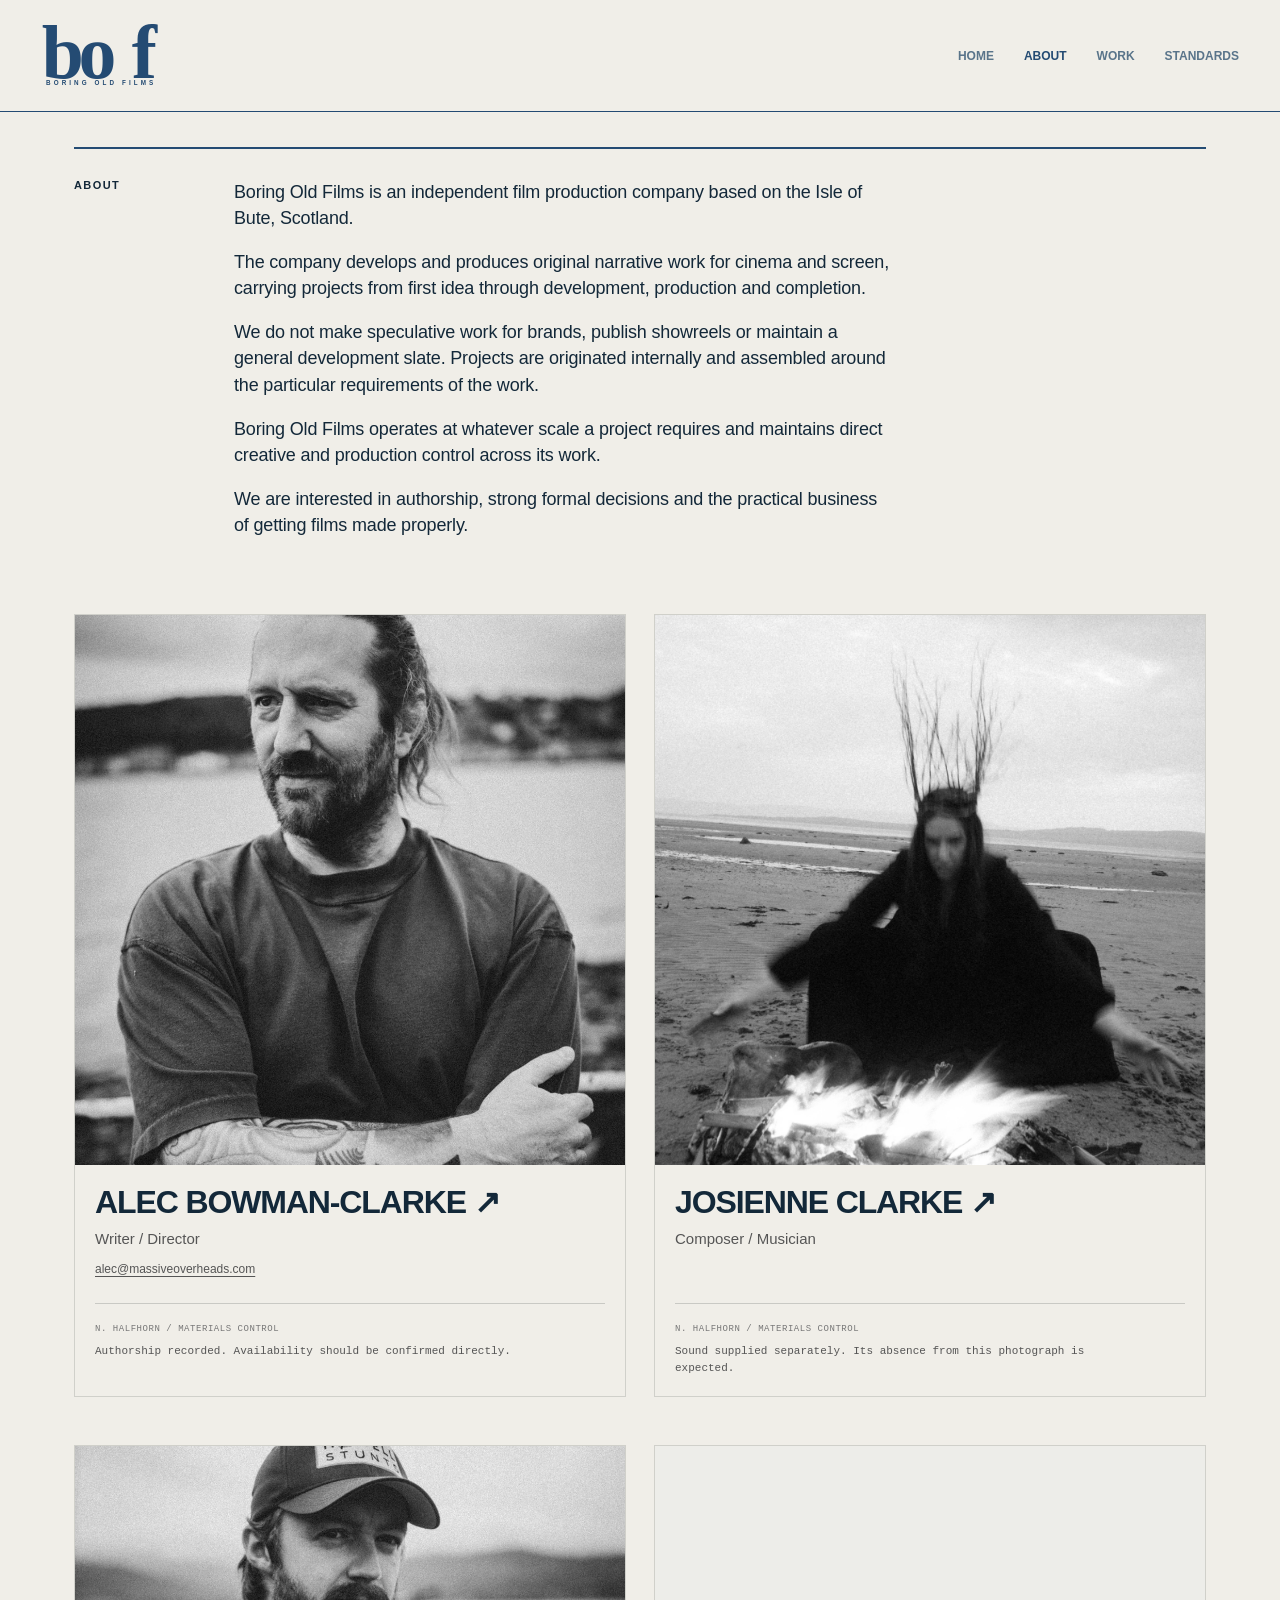
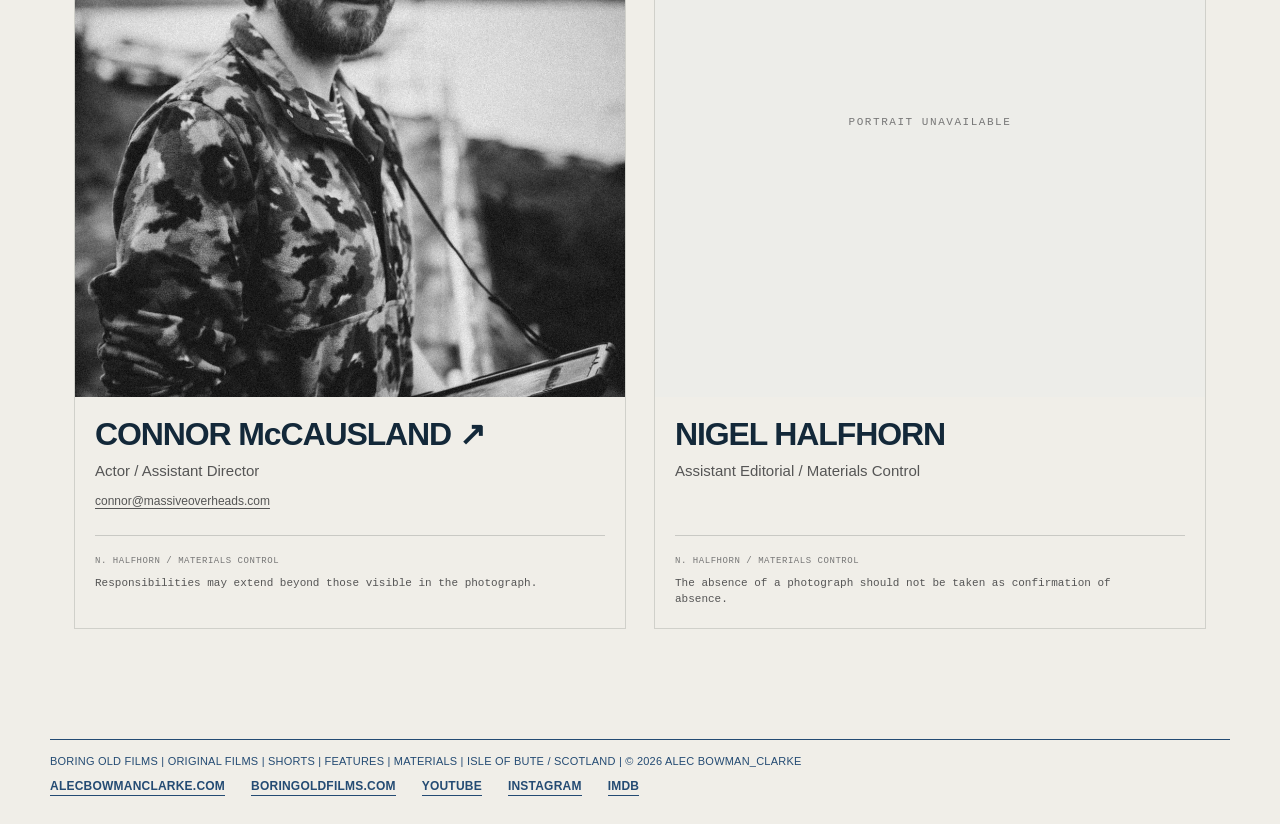
==== about.html @ d5f950df "Build Boring Old Films preview from Massive Overheads site" ====
<!doctype html><html lang="en"><head><meta name="theme-color" content="#F0EEE8"><link rel="icon" type="image/svg+xml" href="/assets/brand/BOF_CONVERGE_BLUE_LOGO_TRANS.svg"><meta charset="utf-8"><meta name="viewport" content="width=device-width,initial-scale=1"><title>About — Boring Old Films</title><meta name="description" content="About Boring Old Films and the people making the films."><link rel="stylesheet" href="/css/site.css"><link rel="stylesheet" href="/css/bof.css"><link rel="stylesheet" href="css/materials.css"><link rel="stylesheet" href="css/about-cards.css"></head><body>
<header class="site-head"><a class="brand" href="/index.html" aria-label="Boring Old Films home"><img src="/assets/brand/BOF_BLUE_LOGO_TRANS.svg" alt="boring old films" /></a><button class="menu-button" type="button" aria-expanded="false" aria-controls="site-nav">MENU</button><nav class="nav" id="site-nav"><a href="/index.html">HOME</a><a class="active" aria-current="page" href="/about.html">ABOUT</a><a href="/materials.html">WORK</a><a href="/standards.html">STANDARDS</a></nav></header>
<main class="about-mo"><section class="about-mo__intro"><div class="eyebrow">ABOUT</div><div class="about-mo__statement">
<p>Boring Old Films is an independent film production company based on the Isle of Bute, Scotland.</p>
<p>The company develops and produces original narrative work for cinema and screen, carrying projects from first idea through development, production and completion.</p>
<p>We do not make speculative work for brands, publish showreels or maintain a general development slate. Projects are originated internally and assembled around the particular requirements of the work.</p>
<p>Boring Old Films operates at whatever scale a project requires and maintains direct creative and production control across its work.</p>
<p>We are interested in authorship, strong formal decisions and the practical business of getting films made properly.</p>
</div></section><section class="people-mount-grid" aria-label="People">
<article class="people-mount mount"><div class="mount-header">BORING OLD FILMS<span>PERSONNEL / 01</span></div><a class="person-card__media" href="https://alecbowmanclarke.com" aria-label="Visit the website of Alec Bowman-Clarke"><img src="assets/images/alec-bowman-clarke-portrait-bw.jpg" alt="Portrait of Alec Bowman-Clarke"></a><div class="people-caption"><h2><a href="https://alecbowmanclarke.com">ALEC BOWMAN-CLARKE ↗</a></h2><p>Writer / Director</p><a class="mail" href="mailto:alec@boringoldfilms.com">alec@massiveoverheads.com</a></div><div class="mount-note"><span>N. HALFHORN / MATERIALS CONTROL</span><p>Authorship recorded. Availability should be confirmed directly.</p></div></article>
<article class="people-mount mount"><div class="mount-header">BORING OLD FILMS<span>PERSONNEL / 02</span></div><a class="person-card__media" href="https://josienneclarke.com" aria-label="Visit the website of Josienne Clarke"><img src="assets/images/DSC02530.jpg" alt="Portrait of Josienne Clarke"></a><div class="people-caption"><h2><a href="https://josienneclarke.com">JOSIENNE CLARKE ↗</a></h2><p>Composer / Musician</p></div><div class="mount-note"><span>N. HALFHORN / MATERIALS CONTROL</span><p>Sound supplied separately. Its absence from this photograph is expected.</p></div></article>
<article class="people-mount mount"><div class="mount-header">BORING OLD FILMS<span>PERSONNEL / 03</span></div><a class="person-card__media" href="https://linktr.ee/conmccausland" aria-label="Visit the website of Connor McCausland"><img src="assets/images/connor-mccausland-portrait-bw.jpg" alt="Portrait of Connor McCausland"></a><div class="people-caption"><h2><a href="https://linktr.ee/conmccausland">CONNOR McCAUSLAND ↗</a></h2><p>Actor / Assistant Director</p><a class="mail" href="mailto:connor@massiveoverheads.com">connor@massiveoverheads.com</a></div><div class="mount-note"><span>N. HALFHORN / MATERIALS CONTROL</span><p>Responsibilities may extend beyond those visible in the photograph.</p></div></article>
<article class="people-mount mount"><div class="mount-header">BORING OLD FILMS<span>PERSONNEL / 04</span></div><a class="person-card__media" href="nigel.html" aria-label="Read about Nigel Halfhorn"><span class="person-card__unavailable">PORTRAIT UNAVAILABLE</span></a><div class="people-caption"><h2><a href="nigel.html">NIGEL HALFHORN</a></h2><p>Assistant Editorial / Materials Control</p></div><div class="mount-note"><span>N. HALFHORN / MATERIALS CONTROL</span><p>The absence of a photograph should not be taken as confirmation of absence.</p></div></article>
</section></main>
<footer class="universal-footer"><div class="universal-footer__meta">BORING OLD FILMS | ORIGINAL FILMS | SHORTS | FEATURES | MATERIALS | ISLE OF BUTE / SCOTLAND | © 2026 ALEC BOWMAN_CLARKE</div><div class="universal-footer__links"><a href="https://alecbowmanclarke.com/">alecbowmanclarke.com</a><a href="https://boringoldfilms.com/">boringoldfilms.com</a><a href="https://www.youtube.com/@massiveoverheads">youtube</a><a href="https://www.instagram.com/mralecbowmanclarke/">instagram</a><a href="https://www.imdb.com/name/nm12285276/">IMDB</a></div></footer>
<script src="js/site.js"></script></body></html>
---- css/site.css ----
:root{--ink:#0b0b0b;--pale:#b7b7b7;--line:#ececec;--max:1500px}*{box-sizing:border-box}html{font-family:Arial,Helvetica,sans-serif;color:var(--ink);background:#fff}body{margin:0}a{color:inherit}.site-head{height:78px;display:flex;align-items:flex-start;justify-content:space-between;padding:22px 20px 0;border-top:1px solid #eee}.brand{text-decoration:none;line-height:1}.brand strong{display:block;font-size:15px;letter-spacing:.34em;white-space:nowrap}.brand span{display:block;color:#bdbdbd;font-size:13px;margin-top:3px}.nav{display:flex;gap:34px;font-weight:700;font-size:13px}.nav a{text-decoration:none;color:#aaa}.nav a.active,.nav a:hover{color:#111}.home{min-height:calc(100vh - 78px);display:grid;grid-template-columns:minmax(320px,520px) minmax(320px,520px);gap:90px;justify-content:center;align-content:center;padding:60px 40px 150px}.mo-mark{width:100%;max-width:440px;height:auto;object-fit:contain}.home-copy{padding-top:20px}.home-copy h1{font-size:27px;letter-spacing:.34em;margin:0 0 55px}.people{font-size:16px}.person{margin-bottom:25px}.person a,.emails a{text-decoration:underline}.emails{margin-top:70px;display:grid;gap:22px;font-size:16px}.materials-intro{max-width:1000px;margin:18px auto 22px;padding:0 20px;font-size:16px}.materials{padding:0 10px 70px;columns:5 230px;column-gap:8px}.tile{break-inside:avoid;margin:0 0 8px;display:block;position:relative;overflow:hidden;background:#f4f4f4}.tile img{width:100%;display:block;height:auto}.tile[href] img{transition:opacity .15s}.tile[href]:hover img{opacity:.82}.standards{max-width:1020px;margin:35px auto 120px;padding:0 22px}.standards h1{font-size:62px;line-height:.95;letter-spacing:.01em;margin:0 0 12px}.standards .lead{font-weight:700;margin:0 0 24px}.standards h2{font-size:16px;margin:30px 0 14px}.standards h3{font-size:16px;margin:20px 0 8px}.standards p{font-size:16px;line-height:1.08;max-width:980px}.universal-footer{font-size:11px;color:#d0d0d0;padding:28px 0 16px;text-align:center;line-height:1.5}.universal-footer a{text-decoration:none;color:inherit}.universal-footer a:hover{color:#888}@media(max-width:760px){.site-head{height:auto;padding:18px 15px 12px;gap:18px}.brand strong{font-size:12px}.brand span{font-size:11px}.nav{gap:14px;font-size:11px;flex-wrap:wrap;justify-content:flex-end}.home{grid-template-columns:1fr;gap:30px;padding:55px 25px 100px}.home-copy h1{font-size:21px;margin-bottom:35px}.emails{margin-top:40px}.materials{columns:2 150px}.materials-intro{margin-top:30px}.standards{margin-top:45px}.standards h1{font-size:42px}}


/* V0.4 — shared outer identity geometry */
.site-head{height:118px;padding:30px clamp(20px,3.2vw,56px) 22px;align-items:flex-start}
.brand{line-height:1;text-decoration:none}
.brand strong{font-size:20px;letter-spacing:.22em;font-weight:800}
.brand span{font-size:12px;color:#555;margin-top:5px}
.nav{gap:30px;padding-top:3px;font-size:12px}

/* Universal footer follows the ABC reference treatment. */
.universal-footer{box-sizing:border-box;width:min(1180px,calc(100% - 48px));margin:64px auto 28px;padding:14px 0 0;border-top:1px solid currentColor;text-align:left;color:#777;font-size:11px;line-height:1.45;text-transform:uppercase;letter-spacing:.02em}
.universal-footer a{color:inherit;text-decoration:none;border-bottom:1px solid currentColor}
.universal-footer a:hover{opacity:.62;color:inherit}
@media(max-width:760px){
  .site-head{height:auto;padding:22px 20px 16px}
  .brand strong{font-size:14px;letter-spacing:.16em}
  .brand span{font-size:11px;color:#555}
  .nav{gap:14px;padding-top:0;font-size:11px}
  .universal-footer{width:calc(100% - 28px);margin-top:42px;font-size:10px}
}

/* V0.5 — locked paired-letter wordmark grammar: IV / EA */
.brand .wordmark-fixed{letter-spacing:0;font-size:18px;font-weight:800;white-space:nowrap}
@media(max-width:760px){.brand .wordmark-fixed{font-size:14px;letter-spacing:0}}

/* WEB DAY V0.6 — footer + resource grid */
.outside-resources{margin-top:54px;padding-top:28px;border-top:2px solid #111}.outside-resources>p{max-width:980px;line-height:1.25}.resource-grid{display:grid;grid-template-columns:repeat(3,1fr);border:1px solid #111;margin-top:24px}.resource-grid a{min-height:150px;padding:24px;text-decoration:none;border-right:1px solid #111;border-bottom:1px solid #111;display:flex;flex-direction:column;gap:14px}.resource-grid a:nth-child(3n){border-right:0}.resource-grid a:nth-last-child(-n+3){border-bottom:0}.resource-grid a:hover{background:#f3f3f3}.resource-grid b{font-size:17px;letter-spacing:.08em}.resource-grid span{font-size:16px;line-height:1.25}.universal-footer__meta{max-width:100%}.universal-footer__links{display:flex;gap:24px;flex-wrap:wrap;margin-top:8px;font-size:12px;font-weight:800}.universal-footer__links a{margin:0}
@media(max-width:760px){.resource-grid{grid-template-columns:1fr}.resource-grid a,.resource-grid a:nth-child(3n),.resource-grid a:nth-last-child(-n+3){border-right:0;border-bottom:1px solid #111;min-height:0}.resource-grid a:last-child{border-bottom:0}.universal-footer__links{gap:18px}}

/* WEB DAY V0.7 — full footer labels */
.universal-footer__links{display:flex!important;column-gap:28px!important;row-gap:8px!important;flex-wrap:wrap!important;margin-top:8px!important;font-size:12px!important;font-weight:800!important}.universal-footer__links a{margin:0!important}
@media(max-width:760px){.universal-footer__links{column-gap:18px!important;row-gap:7px!important;font-size:11px!important}}

/* WEB DAY V0.8 — full social footer */
.universal-footer__links{font-size:12px!important;column-gap:26px!important;row-gap:8px!important}.universal-footer__links a{white-space:nowrap}
@media(max-width:800px){.universal-footer__links{font-size:10px!important;column-gap:15px!important;row-gap:6px!important}}


/* WEB DAY V0.9 — stripped home, ABOUT, mobile MENU */
.menu-button{display:none;background:none;border:1px solid #111;padding:9px 12px;font-weight:800;font-size:11px;letter-spacing:.04em}
.home--manifesto{min-height:calc(100vh - 118px);display:flex;align-items:center;justify-content:center;padding:80px 28px 150px}
.home-mark-wrap{width:min(720px,76vw);text-align:center}.mo-mark--large{width:min(620px,100%);margin:0 auto;display:block}
.home-line{margin:42px auto 0;font-size:clamp(18px,2.2vw,31px);line-height:1.02;font-weight:800;letter-spacing:-.025em}
.about-mo{max-width:1180px;margin:35px auto 110px;padding:0 24px}.about-mo__intro{border-top:2px solid #111;padding:30px 0 60px;display:grid;grid-template-columns:180px minmax(280px,.7fr) minmax(320px,1fr);gap:34px;align-items:start}
.eyebrow{font-size:11px;font-weight:800;letter-spacing:.13em}.about-mo__intro h1{font-size:clamp(52px,7vw,104px);line-height:.82;letter-spacing:-.065em;margin:0}.about-mo__intro>p{font-size:clamp(20px,2.2vw,31px);line-height:1.08;letter-spacing:-.025em;margin:0;max-width:650px}
.about-mo__people{border-top:1px solid #111;display:grid;grid-template-columns:1fr 1fr}.about-mo__people article{padding:28px 28px 40px 0}.about-mo__people article+article{border-left:1px solid #111;padding-left:28px}.about-mo__people h2{font-size:clamp(24px,3vw,40px);line-height:.95;margin:0 0 12px}.about-mo__people h2 a{text-decoration:none}.about-mo__people h2 a:hover{text-decoration:underline}.about-mo__people p{margin:0 0 38px;font-size:16px}.about-mo__people .mail{font-size:14px;font-weight:800}
@media(max-width:860px){.site-head{display:grid;grid-template-columns:minmax(0,1fr) auto;height:auto;padding:22px 20px 16px;gap:16px}.brand{min-width:0}.brand .wordmark-fixed{font-size:13px;white-space:normal;line-height:1.25}.menu-button{display:block;align-self:start}.nav{display:none;grid-column:1/-1;width:100%;padding:8px 0 0;flex-direction:column;gap:0;border-top:1px solid #111}.nav.open{display:flex}.nav a{padding:12px 0;border-bottom:1px solid #ccc;font-size:11px}.home--manifesto{min-height:calc(100vh - 92px);padding:65px 22px 110px}.home-mark-wrap{width:min(84vw,580px)}.home-line{margin-top:32px;font-size:clamp(18px,6vw,28px)}.about-mo{margin-top:24px;padding:0 18px}.about-mo__intro{grid-template-columns:1fr;gap:20px;padding-bottom:45px}.about-mo__people{grid-template-columns:1fr}.about-mo__people article{padding:24px 0 32px}.about-mo__people article+article{border-left:0;border-top:1px solid #111;padding-left:0}.materials-intro{margin-top:22px}}
.mo-mark--large{max-width:none}


/* WEB DAY V1.0 — ABOUT page rebuilt with portraits */
.about-mo{max-width:1180px;margin:35px auto 110px;padding:0 24px}
.about-mo__intro{border-top:2px solid #111;padding:30px 0 52px;display:grid;grid-template-columns:130px minmax(0,1.2fr) minmax(260px,.75fr);gap:30px;align-items:start}
.about-mo__statement h1{font-size:clamp(40px,5.2vw,78px);line-height:.88;letter-spacing:-.05em;margin:0 0 16px}
.about-mo__statement p{font-size:clamp(19px,1.9vw,28px);line-height:1.08;letter-spacing:-.02em;margin:0;max-width:640px}
.about-mo__mark{display:flex;justify-content:flex-end;align-items:flex-start}
.about-mo__mark img{width:min(320px,100%);height:auto;display:block}
.about-mo__people--portraits{border-top:1px solid #111;display:grid;grid-template-columns:1fr 1fr;gap:18px;padding-top:18px}
.about-mo__people--portraits article,.about-mo__people--portraits article+article{border:0;padding:0}
.person-card{position:relative;min-height:620px;background:#111;overflow:hidden}
.person-card__media,.person-card__media img{width:100%;height:100%}
.person-card__media img{display:block;object-fit:cover;object-position:center 18%}
.person-card__overlay{position:absolute;inset:auto 0 0 0;padding:26px 24px 24px;color:#fff;background:linear-gradient(to top,rgba(0,0,0,.78),rgba(0,0,0,.36) 44%,rgba(0,0,0,0) 78%)}
.person-card__overlay h2{font-size:clamp(28px,2.8vw,42px);line-height:.94;margin:0 0 10px;letter-spacing:-.02em}
.person-card__overlay h2 a{color:inherit;text-decoration:none}
.person-card__overlay h2 a:hover{text-decoration:underline}
.person-card__overlay p{margin:0 0 20px;font-size:16px}
.person-card__overlay .mail{color:#fff;font-size:14px;font-weight:800;text-decoration:underline}
@media(max-width:980px){
  .about-mo__intro{grid-template-columns:1fr;gap:18px;padding-bottom:42px}
  .about-mo__mark{justify-content:flex-start}
  .about-mo__people--portraits{grid-template-columns:1fr}
  .person-card{min-height:520px}
}
@media(max-width:860px){
  .about-mo{margin-top:24px;padding:0 18px}
  .about-mo__statement h1{font-size:clamp(36px,11vw,58px)}
  .about-mo__statement p{font-size:clamp(18px,5.4vw,24px)}
  .person-card{min-height:460px}
  .person-card__overlay{padding:22px 18px 20px}
}

/* WEB DAY V1.2 — Nigel Halfhorn */
.nigel{max-width:1180px;margin:35px auto 110px;padding:0 24px}.nigel__heading{border-top:2px solid #111;padding:30px 0 70px;display:grid;grid-template-columns:130px minmax(300px,1.2fr) minmax(280px,.8fr);gap:30px;align-items:start}.nigel__heading h1{font-size:clamp(58px,8vw,116px);line-height:.78;letter-spacing:-.07em;margin:0}.nigel__role{font-size:16px;font-weight:800;margin:26px 0 0}.nigel__intro{font-size:clamp(20px,2vw,29px);line-height:1.08;letter-spacing:-.025em;margin:0;max-width:520px}.nigel__record{border-top:1px solid #111}.nigel__record article{display:grid;grid-template-columns:130px 1fr;gap:30px;padding:25px 0 38px;border-bottom:1px solid #111}.nigel__record article>div:last-child{display:grid;grid-template-columns:minmax(180px,.55fr) minmax(280px,1fr);column-gap:44px}.nigel__number{font-size:11px;font-weight:800;letter-spacing:.13em}.nigel__record h2{font-size:16px;margin:0;letter-spacing:.02em}.nigel__record p{font-size:16px;line-height:1.2;margin:0 0 12px;max-width:620px;grid-column:2}.nigel__record h2+ p{grid-row:1}.nigel__history,.nigel__contact{display:grid;grid-template-columns:130px 1fr;gap:30px;padding:30px 0 42px;border-bottom:1px solid #111}.nigel__history p{font-size:clamp(20px,2.1vw,30px);line-height:1.08;letter-spacing:-.025em;margin:0;max-width:850px}.nigel__contact a{display:inline-block;font-size:clamp(22px,3vw,42px);font-weight:800;letter-spacing:-.035em}.nigel__contact p{font-size:14px;font-weight:800;margin:14px 0 0;max-width:560px;line-height:1.25}
@media(max-width:980px){.nigel__heading{grid-template-columns:110px 1fr}.nigel__intro{grid-column:2;margin-top:15px}.nigel__record article,.nigel__history,.nigel__contact{grid-template-columns:110px 1fr}.nigel__record article>div:last-child{grid-template-columns:1fr}.nigel__record p,.nigel__record h2+ p{grid-column:1;grid-row:auto}.nigel__record h2{margin-bottom:18px}}
@media(max-width:860px){.nigel{margin-top:24px;padding:0 18px}.nigel__heading{grid-template-columns:1fr;gap:20px;padding-bottom:48px}.nigel__heading h1{font-size:clamp(58px,19vw,92px)}.nigel__intro{grid-column:1;margin-top:8px}.nigel__record article,.nigel__history,.nigel__contact{grid-template-columns:50px 1fr;gap:14px}.nigel__record article{padding:22px 0 30px}.nigel__history p{font-size:20px}.nigel__contact a{font-size:clamp(20px,6.5vw,30px);overflow-wrap:anywhere}}

/* Keep long administrative labels clear of their copy. */
.nigel__history,.nigel__contact{grid-template-columns:170px 1fr;gap:44px}
@media(max-width:980px){.nigel__history,.nigel__contact{grid-template-columns:150px 1fr;gap:28px}}
@media(max-width:860px){.nigel__history,.nigel__contact{grid-template-columns:1fr;gap:16px}}
.nigel__email{font-size:inherit;font-weight:800;letter-spacing:0}

/* WEB DAY V1.3 — compact people index, within the existing ABOUT layout. */
.about-mo__people--portraits{grid-template-columns:repeat(2,minmax(0,1fr));max-width:840px;margin:0 auto;gap:22px;padding-top:22px}
.person-card{min-height:0;aspect-ratio:410 / 460}
.person-card__media{position:absolute;inset:0;display:block;text-decoration:none}
.person-card__overlay{padding:24px 20px 22px;pointer-events:none}
.person-card__overlay a{pointer-events:auto}
.person-card__overlay h2{font-size:clamp(24px,2.3vw,32px);line-height:1;max-width:360px}
.person-card__overlay p{font-size:15px;line-height:1.25;margin:0 0 16px;max-width:300px}
.person-card__overlay p:last-child{margin-bottom:0}
.person-card__overlay .mail{font-size:12px;overflow-wrap:anywhere}
.person-card--unavailable{background:#efefec}
.person-card__unavailable{position:absolute;top:20px;left:20px;color:#666;font-size:10px;letter-spacing:.1em}
.person-card--unavailable .person-card__overlay{color:var(--ink);background:none}
.person-card__media:focus-visible{outline:3px solid #777;outline-offset:-5px}
.person-card__overlay a:focus-visible{outline:2px solid currentColor;outline-offset:4px}
@media(max-width:600px){
  .about-mo__people--portraits{grid-template-columns:minmax(0,1fr);max-width:410px;gap:20px}
  .person-card__overlay h2{font-size:28px}
}

/* V1.4 — detailed editorial records on narrow screens. */
.nigel__record article>div:last-child{min-width:0}
.nigel__record h2{overflow-wrap:anywhere;line-height:1.2}
.nigel__record p{line-height:1.35}

/* About introduction: company statement followed directly by People. */
.about-mo__intro{grid-template-columns:130px minmax(0,1fr)}
.about-mo__statement p+p{margin-top:1em}
@media(max-width:860px){.about-mo__intro{grid-template-columns:1fr}}


/* V1.5 — challenging subject matter / support resources */
.subject-support h3{font-size:12px;letter-spacing:.1em;margin:34px 0 14px}
.support-urgent{border-left:4px solid #111;padding:10px 0 10px 14px;margin:22px 0 0;font-weight:700}
.support-grid{display:grid;grid-template-columns:repeat(2,minmax(0,1fr));border:1px solid #111;margin-top:24px}
.support-card{min-height:190px;padding:24px;border-right:1px solid #111;border-bottom:1px solid #111;display:flex;flex-direction:column;gap:12px}
.support-card:nth-child(2n){border-right:0}
.support-card:nth-last-child(-n+2){border-bottom:0}
.support-card b{font-size:17px;letter-spacing:.08em;line-height:1.1}
.support-card span{font-size:16px;line-height:1.25}
.support-card a{font-weight:800;text-decoration:underline}
.support-card__site{margin-top:auto}
@media(max-width:760px){
  .support-grid{grid-template-columns:1fr}
  .support-card,.support-card:nth-child(2n),.support-card:nth-last-child(-n+2){border-right:0;border-bottom:1px solid #111;min-height:0}
  .support-card:last-child{border-bottom:0}
}
---- css/bof.css ----
/* BORING OLD FILMS / Identity layer. Original MO layouts retained below. */
:root{--bof-blue:#244B73;--bof-bone:#F0EEE8;--ink:#132839;--line:#c8d0d4}
html,body{background:var(--bof-bone);color:var(--ink);font-family:Arial,Helvetica,sans-serif}
.site-head{border-top:0;border-bottom:1px solid var(--bof-blue);height:112px;align-items:center;padding:16px clamp(20px,3.2vw,56px)}
.brand{display:block;line-height:0;flex:0 0 auto}
.brand img{display:block;width:125px;height:88px;object-fit:contain;object-position:left center}
.nav{align-self:center;padding:0}
.nav a{color:#59748a}.nav a:hover,.nav a.active{color:var(--bof-blue)}
.menu-button{color:var(--bof-blue);border-color:var(--bof-blue);cursor:pointer}
.universal-footer{color:var(--bof-blue);border-color:var(--bof-blue);margin-top:50px}
.universal-footer a{color:var(--bof-blue)}
a:focus-visible,button:focus-visible{outline:2px solid var(--bof-blue);outline-offset:4px}
.bof-home{min-height:calc(100svh - 230px);position:relative;display:flex;align-items:center;justify-content:center;padding:86px 28px 68px}
.bof-home__identity{max-width:1040px;width:100%;text-align:center}
.bof-home__primary{display:grid;grid-template-columns: minmax(0,1.5fr) minmax(0,.85fr);align-items:center;gap:0;max-width:900px;margin:auto}
.bof-home__convergence{display:block;width:100%;max-height:490px}
.bof-home__wordmark{display:block;width:100%;max-width:350px;justify-self:start}
.bof-home h1{font-family:Arial,Helvetica,sans-serif;font-size:clamp(21px,3.5vw,46px);font-weight:900;letter-spacing:-.035em;color:var(--bof-blue);margin:-12px 0 23px}
.bof-home p{color:var(--bof-blue);font-size:12px;font-weight:800;letter-spacing:.18em;line-height:1.8;margin:0}
.bof-home__reference{position:absolute;bottom:15px;right:clamp(20px,3.2vw,56px);font-size:10px;letter-spacing:.1em;color:#6b8599}
.about-mo__intro,.nigel__heading{border-color:var(--bof-blue)}
.about-mo__statement p{color:var(--ink)}
.mount,.sample.mount,.people-mount.mount{background:var(--bof-bone)}
.mount-header,.mount-note{color:var(--bof-blue)}
.standards h1,.nigel h1{color:var(--bof-blue)}
.resource-grid,.resource-grid a,.support-grid,.support-card{border-color:var(--bof-blue)}
.resource-grid a:hover{background:#e3e7e7}
@media(max-width:860px){.site-head{height:auto;display:grid;grid-template-columns:minmax(0,1fr) auto;align-items:start;gap:12px;padding:14px 20px}.brand img{width:101px;height:68px}.menu-button{display:block;margin-top:10px}.nav{display:none;grid-column:1/-1;width:100%;padding-top:7px;border-top:1px solid var(--bof-blue)}.nav.open{display:flex}.nav a{border-bottom:1px solid #aebbc5}.bof-home{min-height:calc(100svh - 190px);padding:50px 18px 65px}.bof-home__primary{grid-template-columns:1fr;gap:0;max-width:510px}.bof-home__convergence{max-height:320px}.bof-home__wordmark{max-width:180px;justify-self:center;margin-top:-52px}.bof-home h1{margin:18px 0 13px;font-size:clamp(24px,7vw,36px)}.bof-home p{font-size:10px;letter-spacing:.12em}.bof-home__reference{right:20px}}
@media(max-width:500px){.bof-home__convergence{max-height:230px}.bof-home__wordmark{max-width:146px;margin-top:-34px}.bof-home{padding-top:40px}.universal-footer{margin-bottom:14px}}
---- css/materials.css ----
.materials-sample{--gap:clamp(22px,4vw,64px);width:min(1400px,calc(100% - 80px));margin:26px auto 100px}.sample-intro{display:flex;justify-content:space-between;align-items:end;gap:24px;margin:0 0 45px}.sample-intro h1{font-size:clamp(18px,2vw,26px);font-weight:400;line-height:1.35;margin:0;letter-spacing:-.025em}.sample-intro p{font-size:12px;color:#666;margin:0 0 3px}.spread{display:grid;gap:var(--gap);margin:0 0 clamp(70px,9vw,140px);align-items:start}.sample{margin:0;min-width:0}.sample-open{display:block;position:relative;text-decoration:none;background:#f6f6f4;cursor:zoom-in}.sample img{display:block;width:100%;height:auto}.sample figcaption{display:flex;justify-content:space-between;gap:18px;padding-top:12px;font-size:11px;line-height:1.4}.sample figcaption>span:first-child{font-weight:700;letter-spacing:.025em}.sample figcaption>span:last-child{color:#6b6b6b;white-space:nowrap}.enlarge{position:absolute;right:10px;bottom:10px;background:#fff;color:#111;display:grid;place-items:center;width:30px;height:30px;border-radius:50%;font-size:18px;opacity:0;transition:opacity .15s}.sample-open:hover .enlarge,.sample-open:focus-visible .enlarge{opacity:1}.sample-open:focus-visible{outline:2px solid #111;outline-offset:6px}.paper .sample-open{padding:clamp(12px,2vw,28px);background:#f3f3f0}.paper img{box-shadow:0 2px 9px #0001}.spread--opening{grid-template-columns:2.3fr 1fr;align-items:center}.spread--light{grid-template-columns:1fr 1.55fr;width:80%;margin-left:9%;align-items:center}.spread--light .portrait{max-width:360px}.spread--evidence{grid-template-columns:1fr 1.3fr;align-items:center}.spread--evidence .paper{grid-row:1/3}.spread--evidence{row-gap:44px}.spread--interlude{display:block;width:92%}.spread--paperwork{grid-template-columns:1fr 1.35fr 1fr;align-items:center}.spread--paperwork .sample:nth-child(2){margin-top:120px}.spread--closing{grid-template-columns:1fr 1.7fr;align-items:center}.spread--afterword{grid-template-columns:1.4fr 1fr;width:76%;margin-left:auto;align-items:center}.spread--afterword .portrait{max-width:350px}.viewer{border:0;background:#111;color:#fff;padding:0;width:100vw;height:100dvh;max-width:none;max-height:none;margin:0;overflow:hidden}.viewer[open]{display:grid;grid-template-rows:auto minmax(0,1fr) auto}.viewer::backdrop{background:#111}.viewer-bar{display:flex;align-items:center;justify-content:space-between;gap:25px;padding:20px 28px;border-bottom:1px solid #ffffff30}.viewer h2{font-size:15px;line-height:1.3;margin:0;max-width:550px}.viewer p{font-size:12px;color:#aaa;margin:5px 0 0}.viewer-actions{display:flex;align-items:center;gap:22px;flex-shrink:0}.viewer button,.viewer a{font:inherit;font-size:13px;color:inherit;background:none;border:0;cursor:pointer;padding:10px 0;text-underline-offset:4px}.viewer button:hover,.viewer a:hover{text-decoration:underline}.viewer :focus-visible{outline:2px solid white;outline-offset:5px}.viewer-stage{overflow:auto;padding:24px;display:flex;align-items:center;justify-content:center}.viewer-stage img{display:block;max-width:100%;max-height:100%;object-fit:contain;width:auto;height:auto}.viewer-stage.zoomed{display:block}.viewer-stage.zoomed img{max-width:none;max-height:none;width:var(--zoom-width);height:auto;margin:auto}.viewer-bottom{display:flex;justify-content:space-between;align-items:center;padding:10px 28px;border-top:1px solid #ffffff30}.viewer-bottom span{font-size:12px;color:#aaa}.viewer [hidden]{display:none!important}body.viewer-open{overflow:hidden}@media(hover:none){.enlarge{opacity:1}}@media(max-width:860px){.materials-sample{width:calc(100% - 40px);margin-top:30px}.sample-intro{display:block}.sample-intro p{margin-top:16px}.spread{gap:24px;margin-bottom:70px}.spread--opening{grid-template-columns:1.8fr 1fr}.spread--paperwork{grid-template-columns:1fr 1fr}.spread--paperwork .sample:nth-child(2){margin-top:0}.spread--paperwork .sample:last-child{width:75%;grid-column:2}.sample figcaption{display:block;font-size:10px}.sample figcaption>span{display:block}.sample figcaption>span:last-child{margin-top:3px}.viewer-bar{padding:16px;align-items:start}.viewer-actions{gap:15px;flex-wrap:wrap;justify-content:end}.viewer h2{font-size:13px}.viewer-stage{padding:16px}}@media(max-width:560px){.sample-intro h1{font-size:20px}.sample-intro br{display:none}.spread--opening,.spread--light,.spread--evidence,.spread--paperwork,.spread--closing,.spread--afterword{grid-template-columns:1fr;width:100%;margin-left:0;gap:38px}.spread--opening .paper{width:75%;margin-left:auto}.spread--light .portrait{width:72%}.spread--evidence .paper{grid-row:auto;width:80%}.spread--interlude{width:100%}.spread--paperwork .paper{width:78%}.spread--paperwork .sample:last-child{grid-column:auto;width:82%;margin-left:auto}.spread--closing .sample:first-child{width:85%}.spread--afterword .portrait{width:75%;margin-left:auto}.sample figcaption{display:flex;font-size:11px}.sample figcaption>span:last-child{margin:0}.viewer-bar{display:block}.viewer-actions{justify-content:space-between;margin-top:12px;gap:12px}.viewer-bottom{padding:8px 16px}.viewer-stage.zoomed img{margin:0}}@media(prefers-reduced-motion:reduce){.enlarge{transition:none}}
/* Equal square mounts: source proportions remain intact. */
.materials-sample{width:min(1440px,calc(100% - 80px))}.mount-grid{display:grid;grid-template-columns:repeat(3,minmax(0,1fr));gap:28px}.mount{aspect-ratio:1;min-width:0;border:1px solid #c9c9c4;background:#fafaf8;padding:18px;display:grid;grid-template-rows:20px minmax(0,1fr) 74px 62px;gap:10px}.mount-header{display:flex;justify-content:space-between;align-items:start;font-size:9px;font-weight:700;letter-spacing:.07em;border-bottom:1px solid #d7d7d0;padding-bottom:8px}.mount-header span{font-weight:400;font-family:monospace}.mount .sample-open{min-height:0;display:flex;align-items:center;justify-content:center;background:transparent;overflow:hidden;padding:0}.mount .sample-open img{width:100%;height:100%;object-fit:contain;box-shadow:none}.mount figcaption{display:block;padding:10px 0 0;border-top:1px solid #d7d7d0;min-width:0}.mount h2{font-size:12px;line-height:1.2;letter-spacing:.015em;margin:0 0 7px;font-weight:700}.mount-meta{display:flex;justify-content:space-between;gap:8px;font-size:10px;line-height:1.3;color:#666}.mount-note{border-top:1px solid #d7d7d0;padding-top:9px;font-family:'Courier New',monospace}.mount-note>span{font-size:8px;letter-spacing:.06em;color:#777}.mount-note p{font-size:10px;line-height:1.3;margin:5px 0 0;color:#555}.mount .enlarge{width:25px;height:25px;right:3px;bottom:3px;font-size:16px}.sample-intro{margin-bottom:35px}@media(min-width:1500px){.mount{grid-template-rows:22px minmax(0,1fr) 74px 62px}.mount h2{font-size:14px}.mount-meta{font-size:11px}.mount-note p{font-size:11px}}@media(max-width:1150px){.mount-grid{grid-template-columns:repeat(2,minmax(0,1fr));gap:24px}}@media(max-width:860px){.materials-sample{width:calc(100% - 40px)}.mount{padding:14px;gap:8px;grid-template-rows:20px minmax(0,1fr) 70px 63px}.mount-header{font-size:8px}.mount h2{font-size:11px}.mount-meta{font-size:9px}.mount-note p{font-size:9px}.mount-note>span{font-size:8px}}@media(max-width:650px){.mount-grid{grid-template-columns:1fr;gap:24px}.mount{padding:18px;grid-template-rows:20px minmax(0,1fr) 70px 63px}.mount h2{font-size:12px}.mount-meta{font-size:10px}.mount-note p{font-size:10px}.mount-header{font-size:9px}}@media(max-width:360px){.materials-sample{width:calc(100% - 24px)}.mount{padding:12px;gap:6px;grid-template-rows:18px minmax(0,1fr) 68px 59px}.mount h2{font-size:11px}.mount-note p{font-size:9px}.mount-header{font-size:8px}.mount-meta{font-size:9px}}
/* A quieter editorial title within the unchanged index-card frame. */
.mount h2{font-family:Arial,Helvetica,sans-serif;font-size:clamp(15px,1.25vw,19px);font-weight:500;line-height:1.12;letter-spacing:-.025em;margin:0 0 9px;text-wrap:balance}.mount figcaption{padding-top:11px}.mount-meta{font-size:10px;letter-spacing:.01em}.mount{grid-template-rows:20px minmax(0,1fr) 84px 62px}
@media(max-width:860px){.mount{grid-template-rows:20px minmax(0,1fr) 82px 63px}.mount h2{font-size:15px}.mount-meta{font-size:9px}}
@media(max-width:650px){.mount h2{font-size:17px}.mount-meta{font-size:10px}}
@media(max-width:360px){.mount{grid-template-rows:18px minmax(0,1fr) 80px 59px}.mount h2{font-size:15px}.mount-meta{font-size:9px}}
.mount h2{font-weight:700}
.sample-intro{display:grid;grid-template-columns:1fr auto;gap:8px 24px;align-items:end}.sample-intro h1{grid-column:1;font-weight:700}.sample-intro .sample-description{grid-column:1;font-size:14px;line-height:1.4;margin:0;color:#555}.sample-intro>p:last-child{grid-column:2;grid-row:1/3}.mount-meta{display:block}.mount-meta>span{display:block}.mount-meta>span+span{margin-top:4px}.mount h2{font-size:clamp(15px,1.25vw,19px)}@media(max-width:650px){.sample-intro{display:block}.sample-intro .sample-description{margin-top:10px}.sample-intro>p:last-child{margin-top:14px}.mount h2{font-size:17px}}@media(max-width:360px){.mount h2{font-size:15px}}
---- css/about-cards.css ----
.people-mount-grid{display:grid;grid-template-columns:repeat(2,minmax(0,1fr));gap:28px;margin-top:24px}.people-mount{padding:24px;grid-template-rows:22px minmax(0,1fr) 100px 66px;gap:14px}.people-mount .person-card__media{display:flex;min-height:0;align-items:center;justify-content:center;width:100%;height:100%;text-decoration:none;background:#f0f0ec;overflow:hidden}.people-mount .person-card__media img{display:block;max-width:100%;max-height:100%;height:100%;width:auto;object-fit:contain}.people-mount .person-card__unavailable{position:static;display:block;padding:30px;text-align:center;background:none;color:#777;font:11px 'Courier New',monospace;letter-spacing:.14em}.people-caption{border-top:1px solid #d7d7d0;padding-top:14px}.people-caption h2{font-size:clamp(18px,2vw,26px);font-weight:700;line-height:1.12;letter-spacing:-.025em;margin:0 0 8px}.people-caption h2 a{text-decoration:none}.people-caption h2 a:hover{text-decoration:underline;text-underline-offset:4px}.people-caption p{font-size:13px;color:#555;margin:0 0 9px}.people-caption .mail{font-size:11px;color:#555;text-underline-offset:3px}.people-mount .mount-note p{font-size:11px;line-height:1.35}.people-mount .mount-header{font-size:10px}.people-mount .mount-note>span{font-size:9px}.people-mount a:focus-visible{outline:2px solid #111;outline-offset:3px}@media(max-width:1000px){.people-mount{padding:18px;gap:10px;grid-template-rows:20px minmax(0,1fr) 92px 62px}.people-caption h2{font-size:19px}.people-mount .mount-header{font-size:8px}.people-mount .mount-note p{font-size:10px}.people-caption p{font-size:12px}}@media(max-width:700px){.people-mount-grid{grid-template-columns:1fr;gap:24px}.people-mount{grid-template-rows:20px minmax(0,1fr) 92px 62px}.people-caption h2{font-size:21px}}@media(max-width:380px){.people-mount{padding:14px;gap:8px;grid-template-rows:18px minmax(0,1fr) 86px 58px}.people-caption h2{font-size:18px}.people-caption{padding-top:10px}.people-mount .mount-note p{font-size:9px}.people-caption .mail{font-size:10px}}
.people-mount .person-card__media{position:relative;inset:auto}.people-mount .person-card__unavailable{inset:auto}
/* About is led by people, with editorial notes beneath the portraits. */
.people-mount-grid{gap:48px 28px}.people-mount{aspect-ratio:auto;border:0;background:transparent;padding:0;display:block}.people-mount .mount-header{display:none}.people-mount .person-card__media{height:clamp(380px,43vw,610px);background:#edede9;display:block}.people-mount .person-card__media img{width:100%;height:100%;max-width:none;max-height:none;object-fit:cover;object-position:center 24%}.people-mount:nth-child(2) .person-card__media img{object-position:50% 45%}.people-mount .person-card__unavailable{height:100%;display:grid;place-items:center;font-size:11px;letter-spacing:.14em}.people-caption{border:0;padding:21px 0 0;min-height:118px}.people-caption h2{font-size:clamp(24px,2.5vw,34px);font-weight:700;letter-spacing:-.035em;margin-bottom:9px}.people-caption p{font-size:15px;margin-bottom:12px}.people-caption .mail{font-size:12px}.people-mount .mount-note{margin-top:12px;padding:14px 0 0;min-height:65px;border-top:1px solid #c9c9c4}.people-mount .mount-note>span{font-size:9px}.people-mount .mount-note p{font-size:11px;line-height:1.5;max-width:460px;margin:7px 0 0}@media(max-width:700px){.people-mount-grid{gap:42px}.people-mount .person-card__media{height:clamp(380px,115vw,570px)}.people-caption{min-height:0;padding-top:19px}.people-caption h2{font-size:25px}.people-mount .mount-note{margin-top:20px}.people-mount .mount-note p{font-size:11px}}
.about-mo__statement p{font-size:18px;line-height:1.45;letter-spacing:-.01em;max-width:660px}.people-mount{border:1px solid #d0d0ca}.people-caption{padding:20px 20px 0;min-height:126px}.people-mount .mount-note{margin:12px 20px 0;padding:14px 0 20px;min-height:80px}.people-mount .person-card__media{width:100%}@media(max-width:700px){.about-mo__statement p{font-size:16px;line-height:1.5}.people-caption{padding:18px 16px 0;min-height:0}.people-mount .mount-note{margin:20px 16px 0;min-height:0}.people-mount{padding:0}}
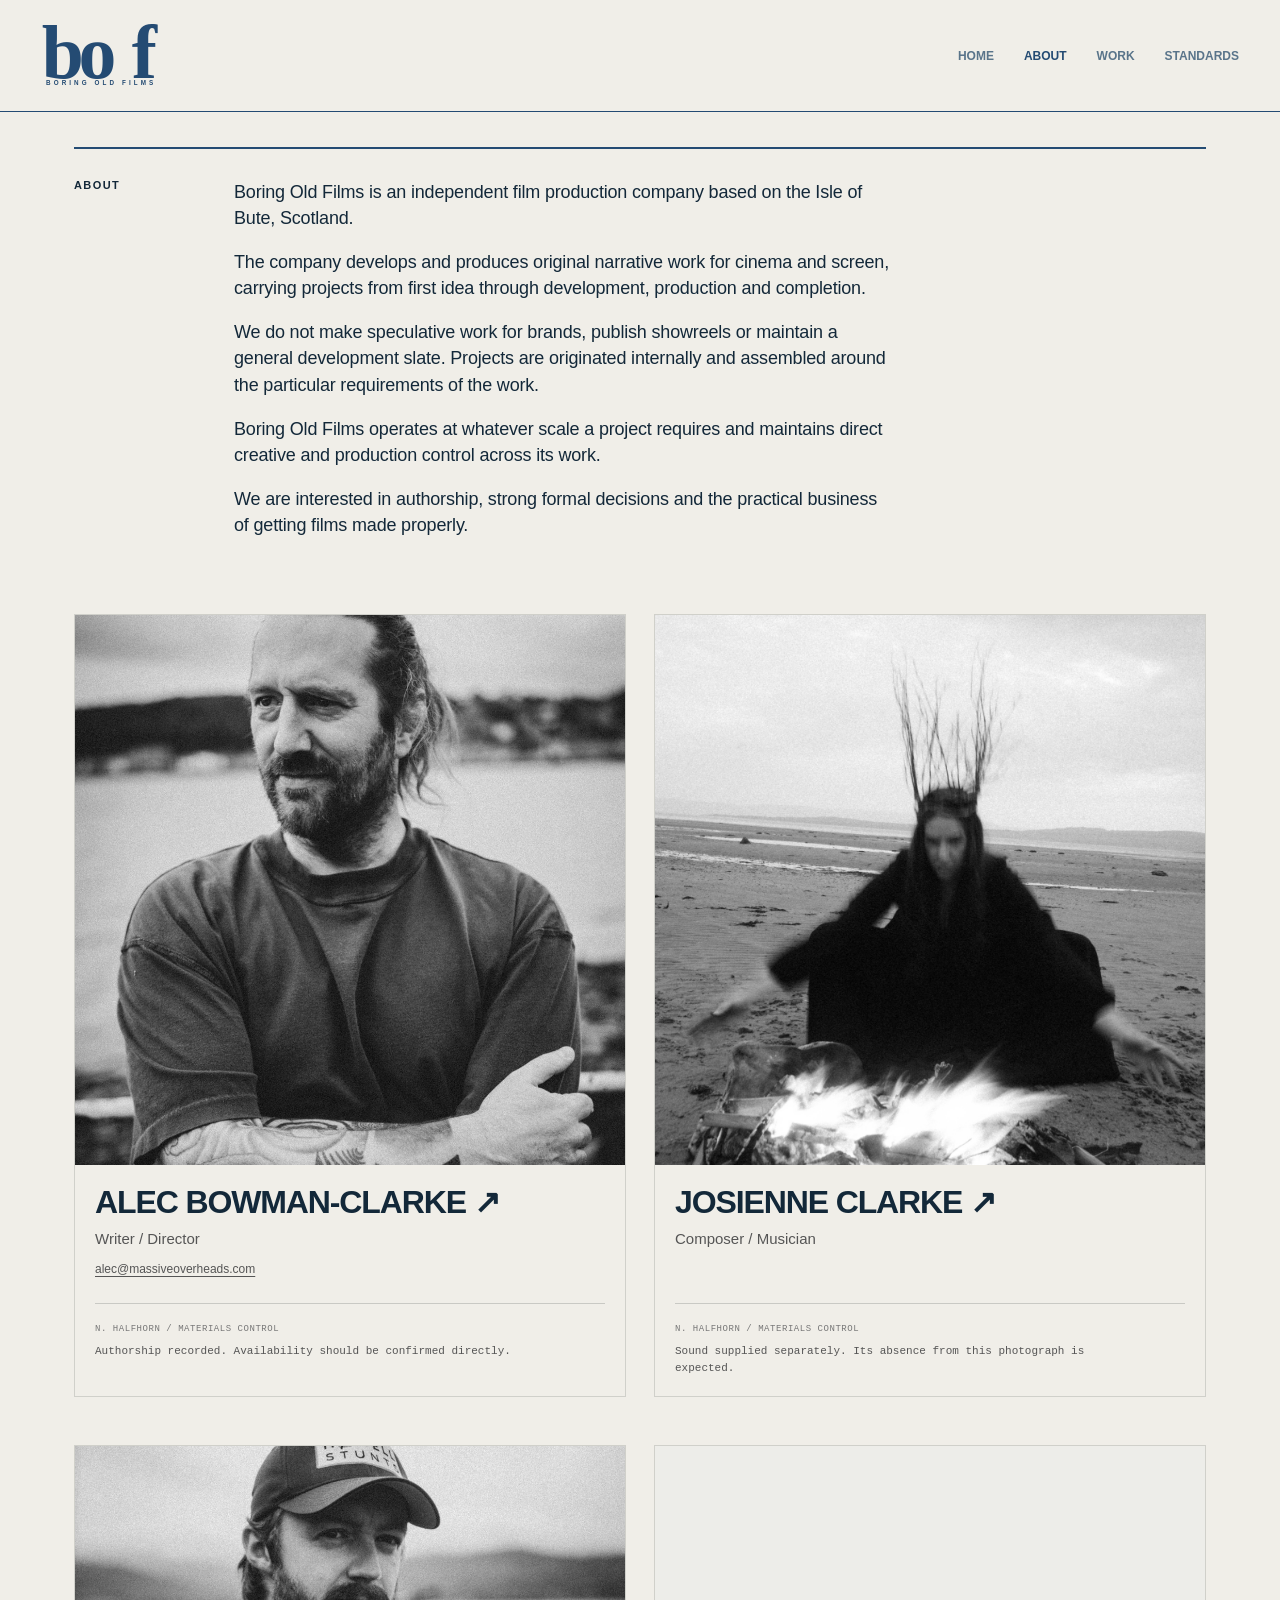
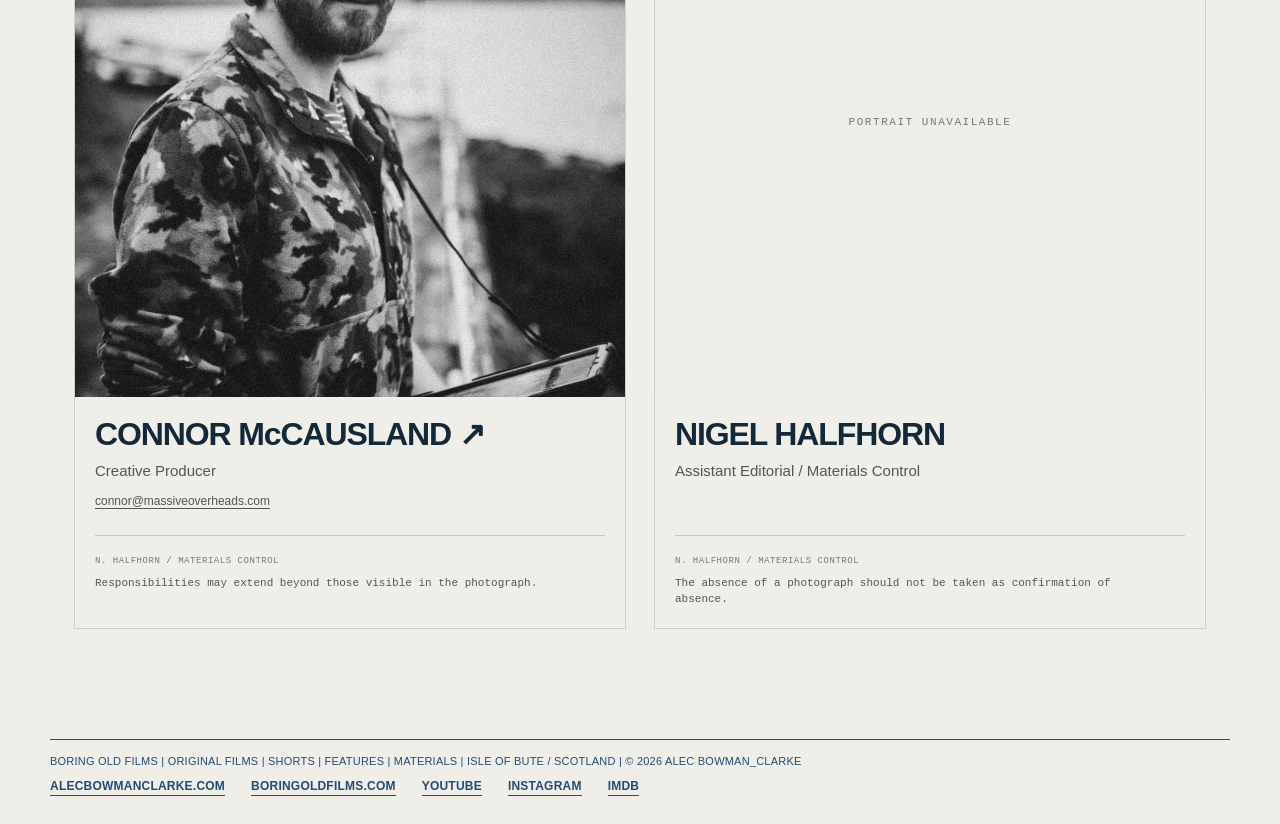
==== commit 6c0647d7: "Update Connor McCausland role to Creative Producer" ====
--- a/about.html
+++ b/about.html
@@ -1,4 +1,4 @@
-<!doctype html><html lang="en"><head><meta name="theme-color" content="#F0EEE8"><link rel="icon" type="image/svg+xml" href="/assets/brand/BOF_CONVERGE_BLUE_LOGO_TRANS.svg"><meta charset="utf-8"><meta name="viewport" content="width=device-width,initial-scale=1"><title>About — Boring Old Films</title><meta name="description" content="About Boring Old Films and the people making the films."><link rel="stylesheet" href="/css/site.css"><link rel="stylesheet" href="/css/bof.css"><link rel="stylesheet" href="css/materials.css"><link rel="stylesheet" href="css/about-cards.css"></head><body>
+<!doctype html><html lang="en"><head><meta name="theme-color" content="#F0EEE8"><link rel="icon" type="image/svg+xml" href="/assets/brand/BOF_CONVERGE_BLUE_LOGO_TRANS.svg"><meta charset="utf-8"><meta name="viewport" content="width=device-width,initial-scale=1"><title>About — Boring Old Films</title><meta name="description" content="About Boring Old Films and the people making the films."><link rel="stylesheet" href="/css/site.css"><link rel="stylesheet" href="css/materials.css"><link rel="stylesheet" href="css/about-cards.css"><link rel="stylesheet" href="/css/bof.css"></head><body>
 <header class="site-head"><a class="brand" href="/index.html" aria-label="Boring Old Films home"><img src="/assets/brand/BOF_BLUE_LOGO_TRANS.svg" alt="boring old films" /></a><button class="menu-button" type="button" aria-expanded="false" aria-controls="site-nav">MENU</button><nav class="nav" id="site-nav"><a href="/index.html">HOME</a><a class="active" aria-current="page" href="/about.html">ABOUT</a><a href="/materials.html">WORK</a><a href="/standards.html">STANDARDS</a></nav></header>
 <main class="about-mo"><section class="about-mo__intro"><div class="eyebrow">ABOUT</div><div class="about-mo__statement">
 <p>Boring Old Films is an independent film production company based on the Isle of Bute, Scotland.</p>
@@ -7,9 +7,9 @@
 <p>Boring Old Films operates at whatever scale a project requires and maintains direct creative and production control across its work.</p>
 <p>We are interested in authorship, strong formal decisions and the practical business of getting films made properly.</p>
 </div></section><section class="people-mount-grid" aria-label="People">
-<article class="people-mount mount"><div class="mount-header">BORING OLD FILMS<span>PERSONNEL / 01</span></div><a class="person-card__media" href="https://alecbowmanclarke.com" aria-label="Visit the website of Alec Bowman-Clarke"><img src="assets/images/alec-bowman-clarke-portrait-bw.jpg" alt="Portrait of Alec Bowman-Clarke"></a><div class="people-caption"><h2><a href="https://alecbowmanclarke.com">ALEC BOWMAN-CLARKE ↗</a></h2><p>Writer / Director</p><a class="mail" href="mailto:alec@boringoldfilms.com">alec@massiveoverheads.com</a></div><div class="mount-note"><span>N. HALFHORN / MATERIALS CONTROL</span><p>Authorship recorded. Availability should be confirmed directly.</p></div></article>
+<article class="people-mount mount"><div class="mount-header">BORING OLD FILMS<span>PERSONNEL / 01</span></div><a class="person-card__media" href="https://alecbowmanclarke.com" aria-label="Visit the website of Alec Bowman-Clarke"><img src="assets/images/alec-bowman-clarke-portrait-bw.jpg" alt="Portrait of Alec Bowman-Clarke"></a><div class="people-caption"><h2><a href="https://alecbowmanclarke.com">ALEC BOWMAN-CLARKE ↗</a></h2><p>Writer / Director</p><a class="mail" href="mailto:alec@massiveoverheads.com">alec@massiveoverheads.com</a></div><div class="mount-note"><span>N. HALFHORN / MATERIALS CONTROL</span><p>Authorship recorded. Availability should be confirmed directly.</p></div></article>
 <article class="people-mount mount"><div class="mount-header">BORING OLD FILMS<span>PERSONNEL / 02</span></div><a class="person-card__media" href="https://josienneclarke.com" aria-label="Visit the website of Josienne Clarke"><img src="assets/images/DSC02530.jpg" alt="Portrait of Josienne Clarke"></a><div class="people-caption"><h2><a href="https://josienneclarke.com">JOSIENNE CLARKE ↗</a></h2><p>Composer / Musician</p></div><div class="mount-note"><span>N. HALFHORN / MATERIALS CONTROL</span><p>Sound supplied separately. Its absence from this photograph is expected.</p></div></article>
-<article class="people-mount mount"><div class="mount-header">BORING OLD FILMS<span>PERSONNEL / 03</span></div><a class="person-card__media" href="https://linktr.ee/conmccausland" aria-label="Visit the website of Connor McCausland"><img src="assets/images/connor-mccausland-portrait-bw.jpg" alt="Portrait of Connor McCausland"></a><div class="people-caption"><h2><a href="https://linktr.ee/conmccausland">CONNOR McCAUSLAND ↗</a></h2><p>Actor / Assistant Director</p><a class="mail" href="mailto:connor@massiveoverheads.com">connor@massiveoverheads.com</a></div><div class="mount-note"><span>N. HALFHORN / MATERIALS CONTROL</span><p>Responsibilities may extend beyond those visible in the photograph.</p></div></article>
+<article class="people-mount mount"><div class="mount-header">BORING OLD FILMS<span>PERSONNEL / 03</span></div><a class="person-card__media" href="https://linktr.ee/conmccausland" aria-label="Visit the website of Connor McCausland"><img src="assets/images/connor-mccausland-portrait-bw.jpg" alt="Portrait of Connor McCausland"></a><div class="people-caption"><h2><a href="https://linktr.ee/conmccausland">CONNOR McCAUSLAND ↗</a></h2><p>Creative Producer</p><a class="mail" href="mailto:connor@massiveoverheads.com">connor@massiveoverheads.com</a></div><div class="mount-note"><span>N. HALFHORN / MATERIALS CONTROL</span><p>Responsibilities may extend beyond those visible in the photograph.</p></div></article>
 <article class="people-mount mount"><div class="mount-header">BORING OLD FILMS<span>PERSONNEL / 04</span></div><a class="person-card__media" href="nigel.html" aria-label="Read about Nigel Halfhorn"><span class="person-card__unavailable">PORTRAIT UNAVAILABLE</span></a><div class="people-caption"><h2><a href="nigel.html">NIGEL HALFHORN</a></h2><p>Assistant Editorial / Materials Control</p></div><div class="mount-note"><span>N. HALFHORN / MATERIALS CONTROL</span><p>The absence of a photograph should not be taken as confirmation of absence.</p></div></article>
 </section></main>
 <footer class="universal-footer"><div class="universal-footer__meta">BORING OLD FILMS | ORIGINAL FILMS | SHORTS | FEATURES | MATERIALS | ISLE OF BUTE / SCOTLAND | © 2026 ALEC BOWMAN_CLARKE</div><div class="universal-footer__links"><a href="https://alecbowmanclarke.com/">alecbowmanclarke.com</a><a href="https://boringoldfilms.com/">boringoldfilms.com</a><a href="https://www.youtube.com/@massiveoverheads">youtube</a><a href="https://www.instagram.com/mralecbowmanclarke/">instagram</a><a href="https://www.imdb.com/name/nm12285276/">IMDB</a></div></footer>
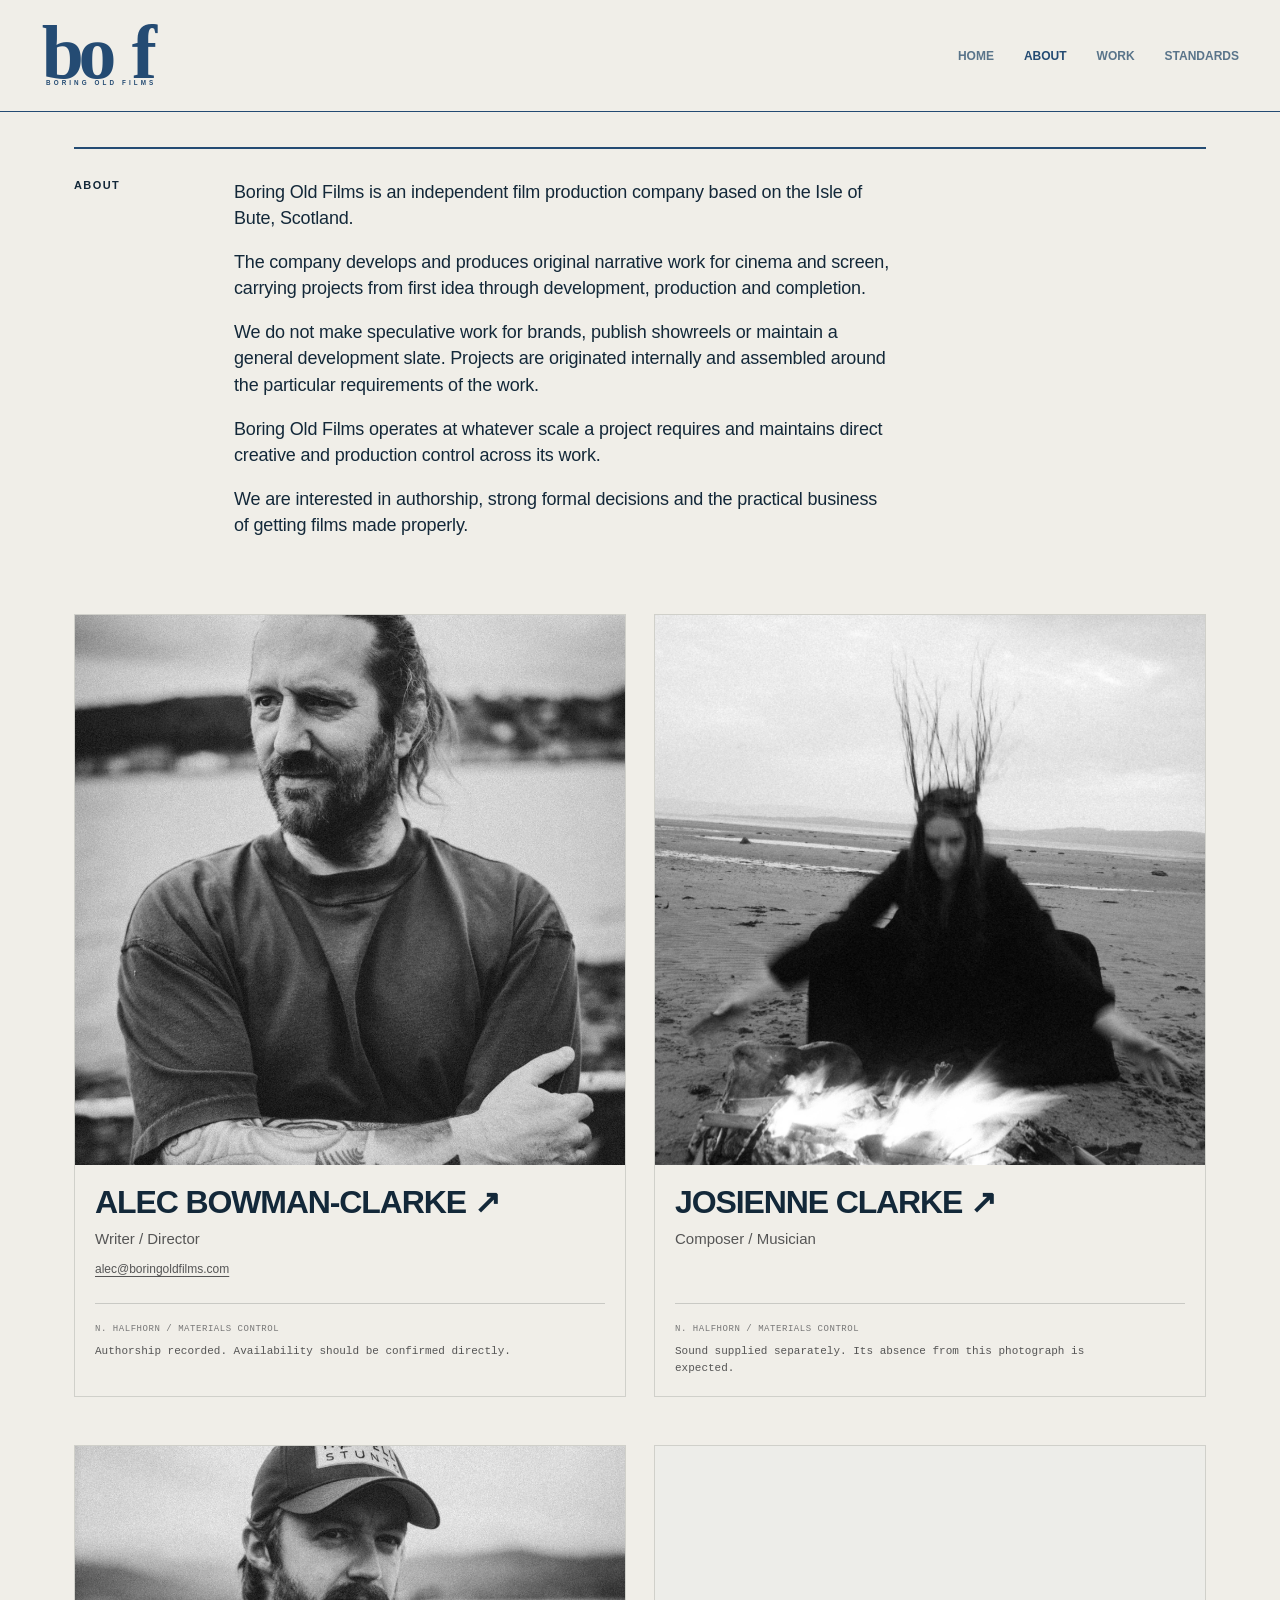
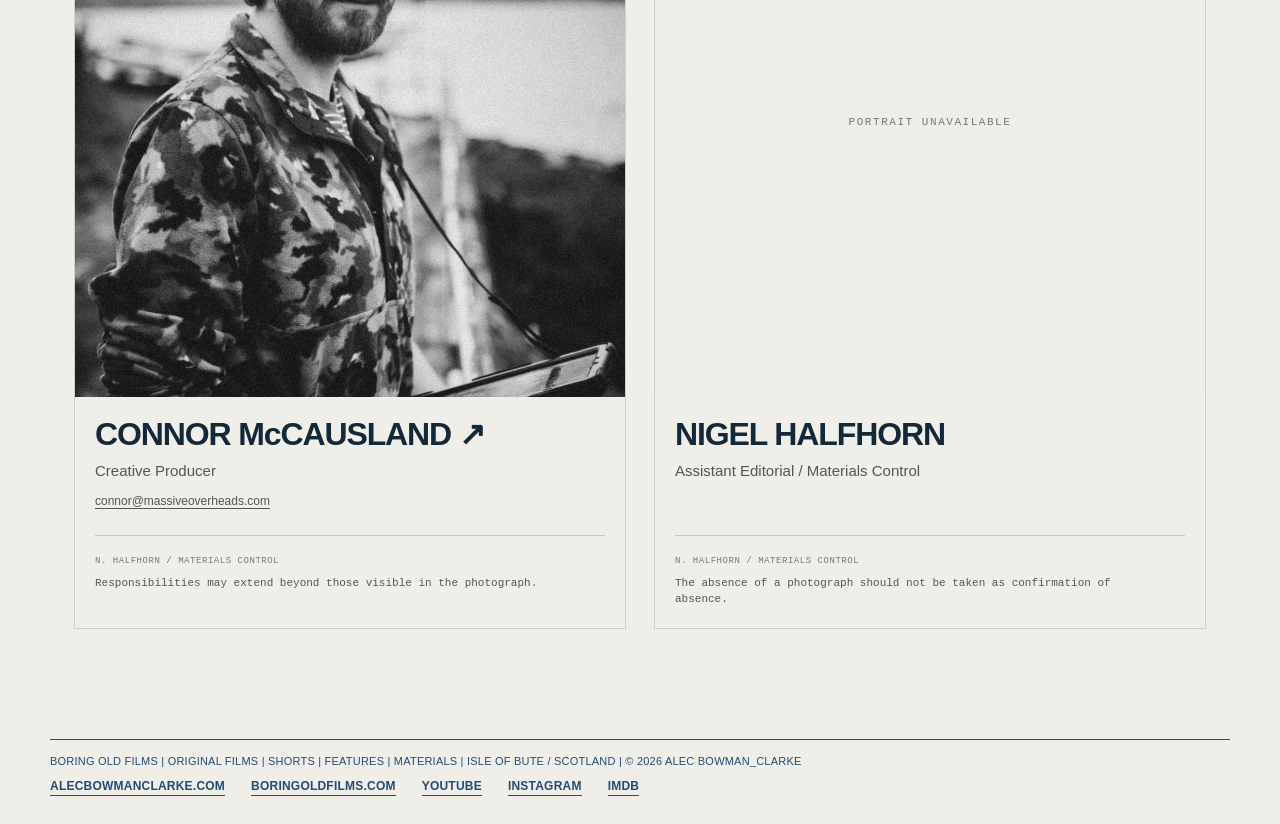
==== commit 45d041e5: "Publish verified Alec BOF contact address" ====
--- a/about.html
+++ b/about.html
@@ -7,10 +7,10 @@
 <p>Boring Old Films operates at whatever scale a project requires and maintains direct creative and production control across its work.</p>
 <p>We are interested in authorship, strong formal decisions and the practical business of getting films made properly.</p>
 </div></section><section class="people-mount-grid" aria-label="People">
-<article class="people-mount mount"><div class="mount-header">BORING OLD FILMS<span>PERSONNEL / 01</span></div><a class="person-card__media" href="https://alecbowmanclarke.com" aria-label="Visit the website of Alec Bowman-Clarke"><img src="assets/images/alec-bowman-clarke-portrait-bw.jpg" alt="Portrait of Alec Bowman-Clarke"></a><div class="people-caption"><h2><a href="https://alecbowmanclarke.com">ALEC BOWMAN-CLARKE ↗</a></h2><p>Writer / Director</p><a class="mail" href="mailto:alec@massiveoverheads.com">alec@massiveoverheads.com</a></div><div class="mount-note"><span>N. HALFHORN / MATERIALS CONTROL</span><p>Authorship recorded. Availability should be confirmed directly.</p></div></article>
+<article class="people-mount mount"><div class="mount-header">BORING OLD FILMS<span>PERSONNEL / 01</span></div><a class="person-card__media" href="https://alecbowmanclarke.com" aria-label="Visit the website of Alec Bowman-Clarke"><img src="assets/images/alec-bowman-clarke-portrait-bw.jpg" alt="Portrait of Alec Bowman-Clarke"></a><div class="people-caption"><h2><a href="https://alecbowmanclarke.com">ALEC BOWMAN-CLARKE ↗</a></h2><p>Writer / Director</p><a class="mail" href="mailto:alec@boringoldfilms.com">alec@boringoldfilms.com</a></div><div class="mount-note"><span>N. HALFHORN / MATERIALS CONTROL</span><p>Authorship recorded. Availability should be confirmed directly.</p></div></article>
 <article class="people-mount mount"><div class="mount-header">BORING OLD FILMS<span>PERSONNEL / 02</span></div><a class="person-card__media" href="https://josienneclarke.com" aria-label="Visit the website of Josienne Clarke"><img src="assets/images/DSC02530.jpg" alt="Portrait of Josienne Clarke"></a><div class="people-caption"><h2><a href="https://josienneclarke.com">JOSIENNE CLARKE ↗</a></h2><p>Composer / Musician</p></div><div class="mount-note"><span>N. HALFHORN / MATERIALS CONTROL</span><p>Sound supplied separately. Its absence from this photograph is expected.</p></div></article>
 <article class="people-mount mount"><div class="mount-header">BORING OLD FILMS<span>PERSONNEL / 03</span></div><a class="person-card__media" href="https://linktr.ee/conmccausland" aria-label="Visit the website of Connor McCausland"><img src="assets/images/connor-mccausland-portrait-bw.jpg" alt="Portrait of Connor McCausland"></a><div class="people-caption"><h2><a href="https://linktr.ee/conmccausland">CONNOR McCAUSLAND ↗</a></h2><p>Creative Producer</p><a class="mail" href="mailto:connor@massiveoverheads.com">connor@massiveoverheads.com</a></div><div class="mount-note"><span>N. HALFHORN / MATERIALS CONTROL</span><p>Responsibilities may extend beyond those visible in the photograph.</p></div></article>
 <article class="people-mount mount"><div class="mount-header">BORING OLD FILMS<span>PERSONNEL / 04</span></div><a class="person-card__media" href="nigel.html" aria-label="Read about Nigel Halfhorn"><span class="person-card__unavailable">PORTRAIT UNAVAILABLE</span></a><div class="people-caption"><h2><a href="nigel.html">NIGEL HALFHORN</a></h2><p>Assistant Editorial / Materials Control</p></div><div class="mount-note"><span>N. HALFHORN / MATERIALS CONTROL</span><p>The absence of a photograph should not be taken as confirmation of absence.</p></div></article>
 </section></main>
-<footer class="universal-footer"><div class="universal-footer__meta">BORING OLD FILMS | ORIGINAL FILMS | SHORTS | FEATURES | MATERIALS | ISLE OF BUTE / SCOTLAND | © 2026 ALEC BOWMAN_CLARKE</div><div class="universal-footer__links"><a href="https://alecbowmanclarke.com/">alecbowmanclarke.com</a><a href="https://boringoldfilms.com/">boringoldfilms.com</a><a href="https://www.youtube.com/@massiveoverheads">youtube</a><a href="https://www.instagram.com/mralecbowmanclarke/">instagram</a><a href="https://www.imdb.com/name/nm12285276/">IMDB</a></div></footer>
+<footer class="universal-footer"><div class="universal-footer__meta">BORING OLD FILMS | ORIGINAL FILMS | SHORTS | FEATURES | MATERIALS | ISLE OF BUTE / SCOTLAND | © 2026 ALEC BOWMAN_CLARKE</div><div class="universal-footer__links"><a href="https://alecbowmanclarke.com/">alecbowmanclarke.com</a><a href="https://boringoldfilms.com/">boringoldfilms.com</a><a href="https://www.youtube.com/@boringoldfilm">youtube</a><a href="https://www.instagram.com/boringoldfilms/">instagram</a><a href="https://www.imdb.com/name/nm12285276/">IMDB</a></div></footer>
 <script src="js/site.js"></script></body></html>
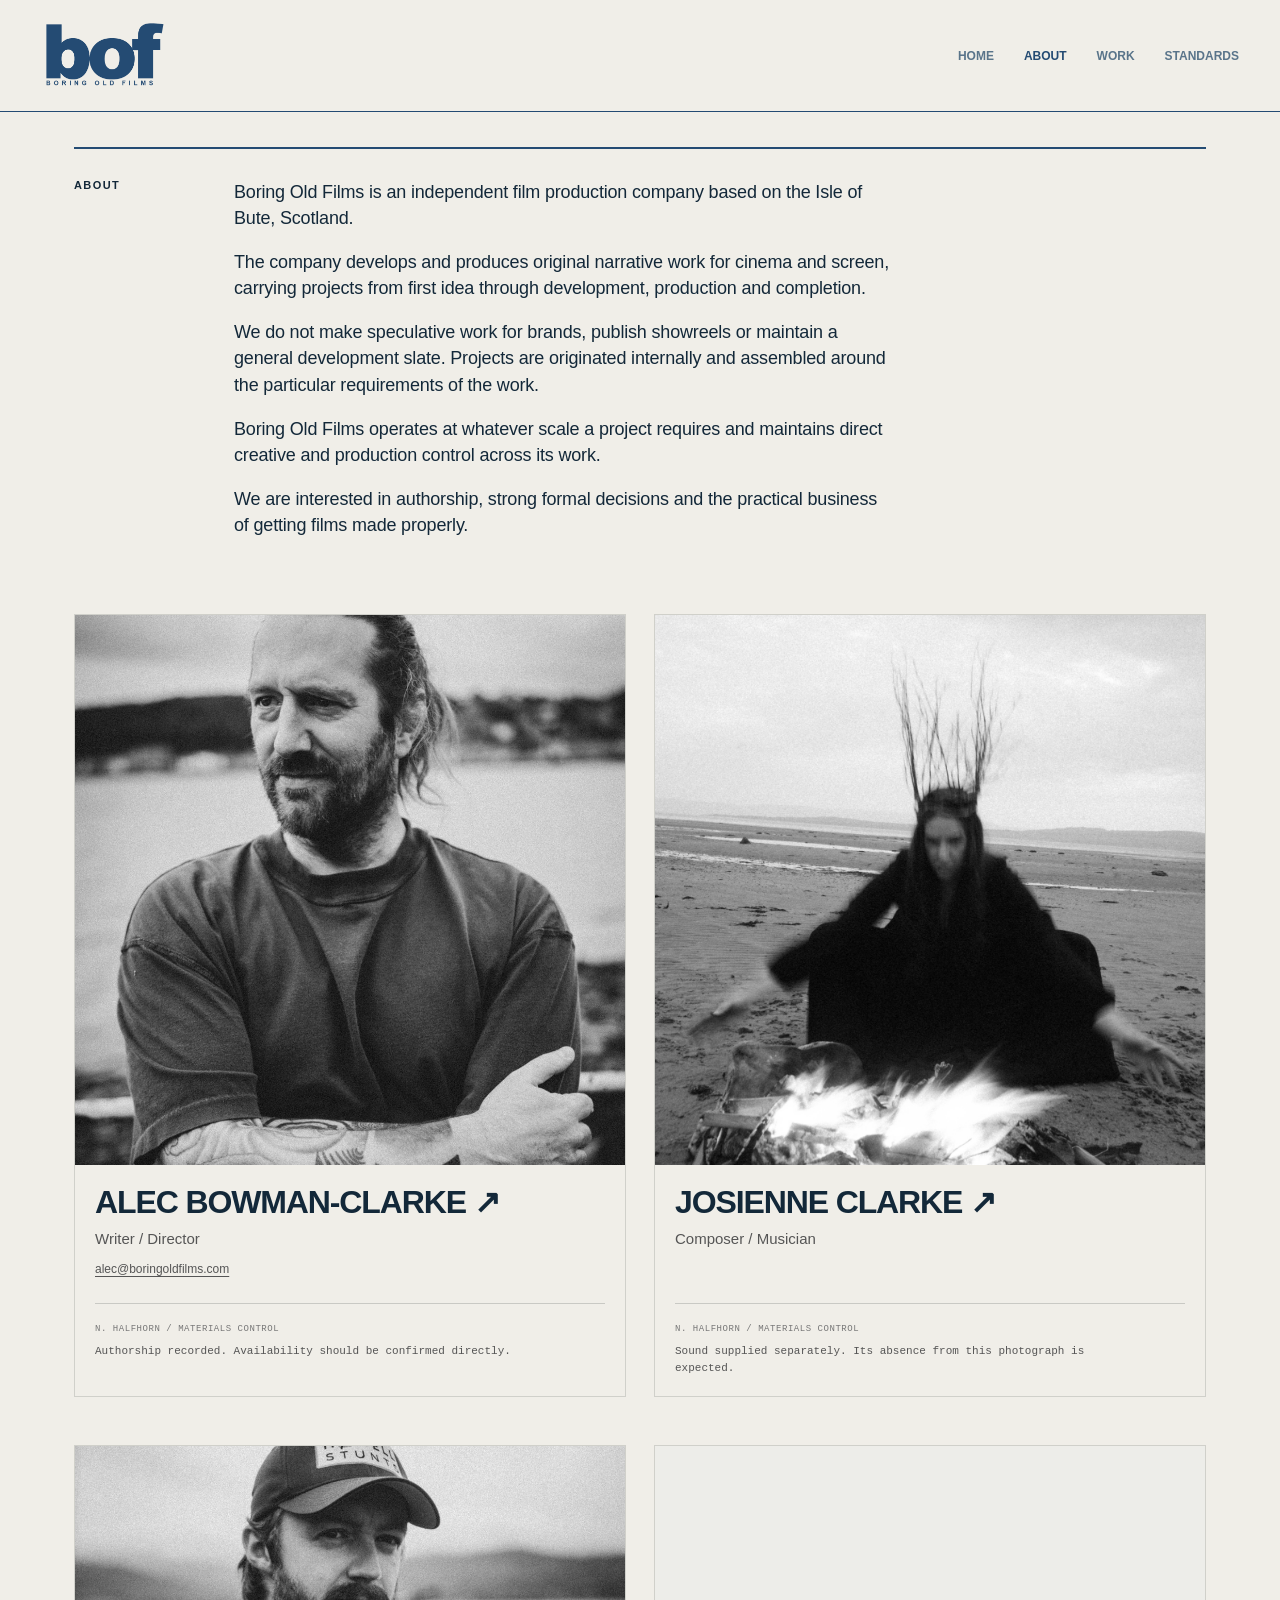
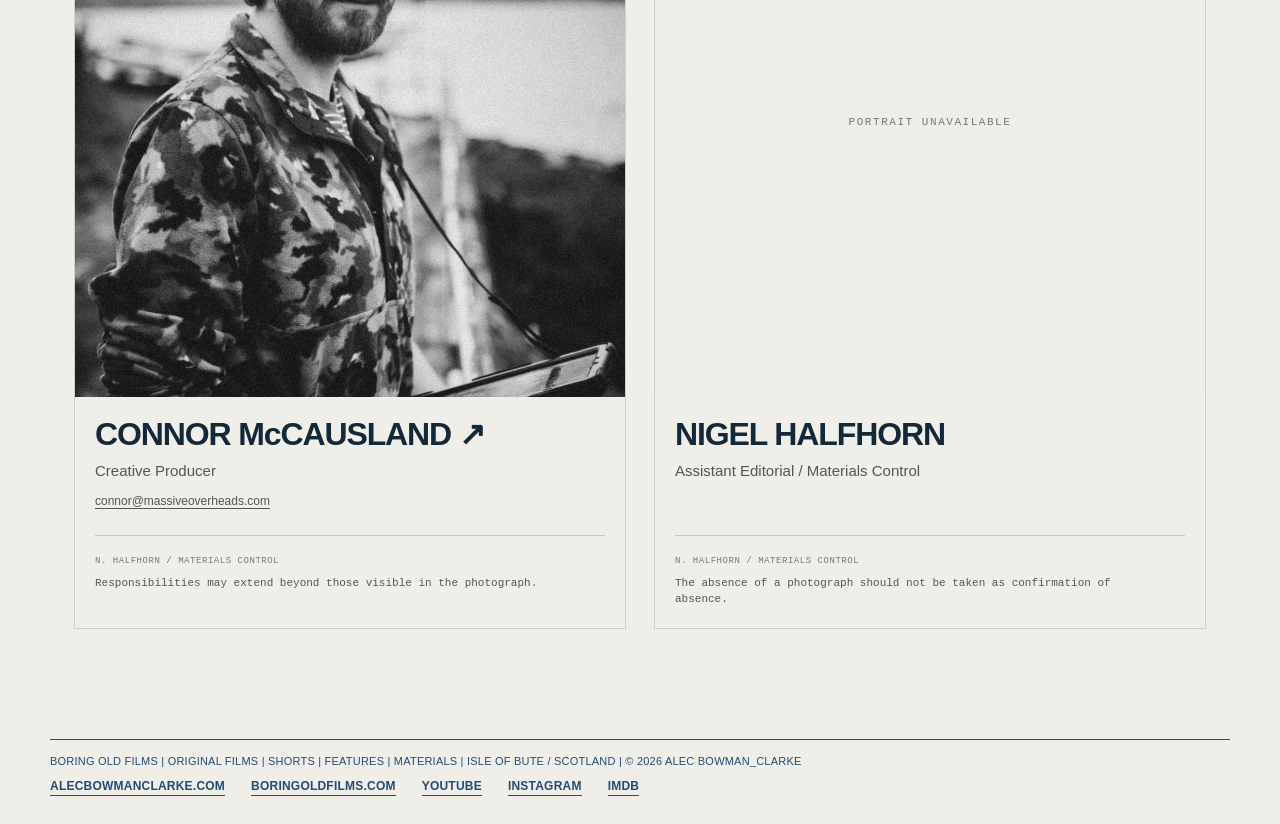
==== commit 96fec15a: "Use approved BOF PNG wordmark consistently across site" ====
--- a/about.html
+++ b/about.html
@@ -1,5 +1,5 @@
 <!doctype html><html lang="en"><head><meta name="theme-color" content="#F0EEE8"><link rel="icon" type="image/svg+xml" href="/assets/brand/BOF_CONVERGE_BLUE_LOGO_TRANS.svg"><meta charset="utf-8"><meta name="viewport" content="width=device-width,initial-scale=1"><title>About — Boring Old Films</title><meta name="description" content="About Boring Old Films and the people making the films."><link rel="stylesheet" href="/css/site.css"><link rel="stylesheet" href="css/materials.css"><link rel="stylesheet" href="css/about-cards.css"><link rel="stylesheet" href="/css/bof.css"></head><body>
-<header class="site-head"><a class="brand" href="/index.html" aria-label="Boring Old Films home"><img src="/assets/brand/BOF_BLUE_LOGO_TRANS.svg" alt="boring old films" /></a><button class="menu-button" type="button" aria-expanded="false" aria-controls="site-nav">MENU</button><nav class="nav" id="site-nav"><a href="/index.html">HOME</a><a class="active" aria-current="page" href="/about.html">ABOUT</a><a href="/materials.html">WORK</a><a href="/standards.html">STANDARDS</a></nav></header>
+<header class="site-head"><a class="brand" href="/index.html" aria-label="Boring Old Films home"><img src="/assets/brand/BOF_BLUE_LOGO_TRANS.png" alt="boring old films" /></a><button class="menu-button" type="button" aria-expanded="false" aria-controls="site-nav">MENU</button><nav class="nav" id="site-nav"><a href="/index.html">HOME</a><a class="active" aria-current="page" href="/about.html">ABOUT</a><a href="/materials.html">WORK</a><a href="/standards.html">STANDARDS</a></nav></header>
 <main class="about-mo"><section class="about-mo__intro"><div class="eyebrow">ABOUT</div><div class="about-mo__statement">
 <p>Boring Old Films is an independent film production company based on the Isle of Bute, Scotland.</p>
 <p>The company develops and produces original narrative work for cinema and screen, carrying projects from first idea through development, production and completion.</p>
--- a/css/bof.css
+++ b/css/bof.css
@@ -27,3 +27,16 @@
 .resource-grid a:hover{background:#e3e7e7}
 @media(max-width:860px){.site-head{height:auto;display:grid;grid-template-columns:minmax(0,1fr) auto;align-items:start;gap:12px;padding:14px 20px}.brand img{width:101px;height:68px}.menu-button{display:block;margin-top:10px}.nav{display:none;grid-column:1/-1;width:100%;padding-top:7px;border-top:1px solid var(--bof-blue)}.nav.open{display:flex}.nav a{border-bottom:1px solid #aebbc5}.bof-home{min-height:calc(100svh - 190px);padding:50px 18px 65px}.bof-home__primary{grid-template-columns:1fr;gap:0;max-width:510px}.bof-home__convergence{max-height:320px}.bof-home__wordmark{max-width:180px;justify-self:center;margin-top:-52px}.bof-home h1{margin:18px 0 13px;font-size:clamp(24px,7vw,36px)}.bof-home p{font-size:10px;letter-spacing:.12em}.bof-home__reference{right:20px}}
 @media(max-width:500px){.bof-home__convergence{max-height:230px}.bof-home__wordmark{max-width:146px;margin-top:-34px}.bof-home{padding-top:40px}.universal-footer{margin-bottom:14px}}
+
+/* Mobile: preserve desktop's side-by-side convergence and wordmark lockup. */
+@media(max-width:860px){
+  .bof-home__primary{display:grid;grid-template-columns:minmax(0,1.5fr) minmax(0,.85fr);align-items:center;gap:0;max-width:510px}
+  .bof-home__convergence{display:block;width:100%;max-height:none}
+  .bof-home__wordmark{display:block;width:100%;max-width:none;height:auto;margin:0;justify-self:start}
+  .bof-home h1{margin:18px 0 13px}
+}
+@media(max-width:500px){
+  .bof-home__primary{max-width:100%}
+  .bof-home__convergence{max-height:none}
+  .bof-home__wordmark{max-width:none;margin:0}
+}
